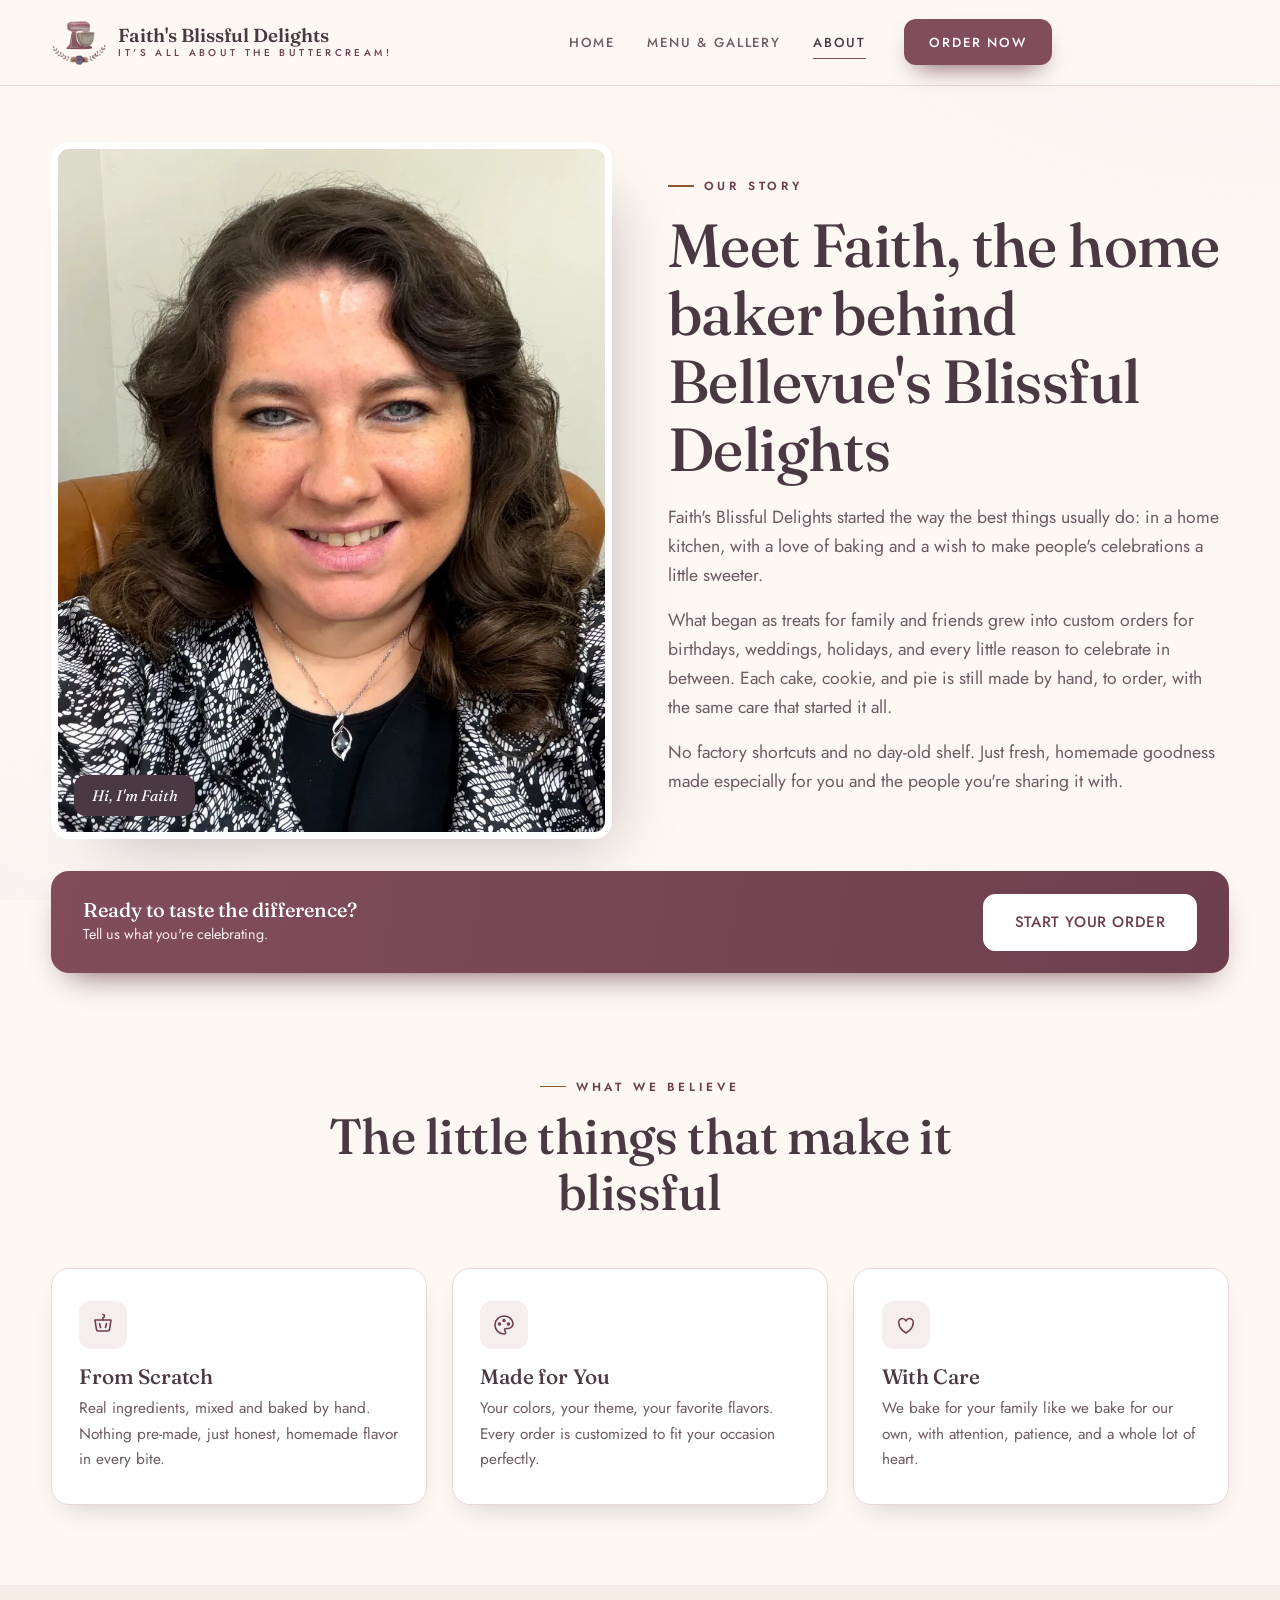
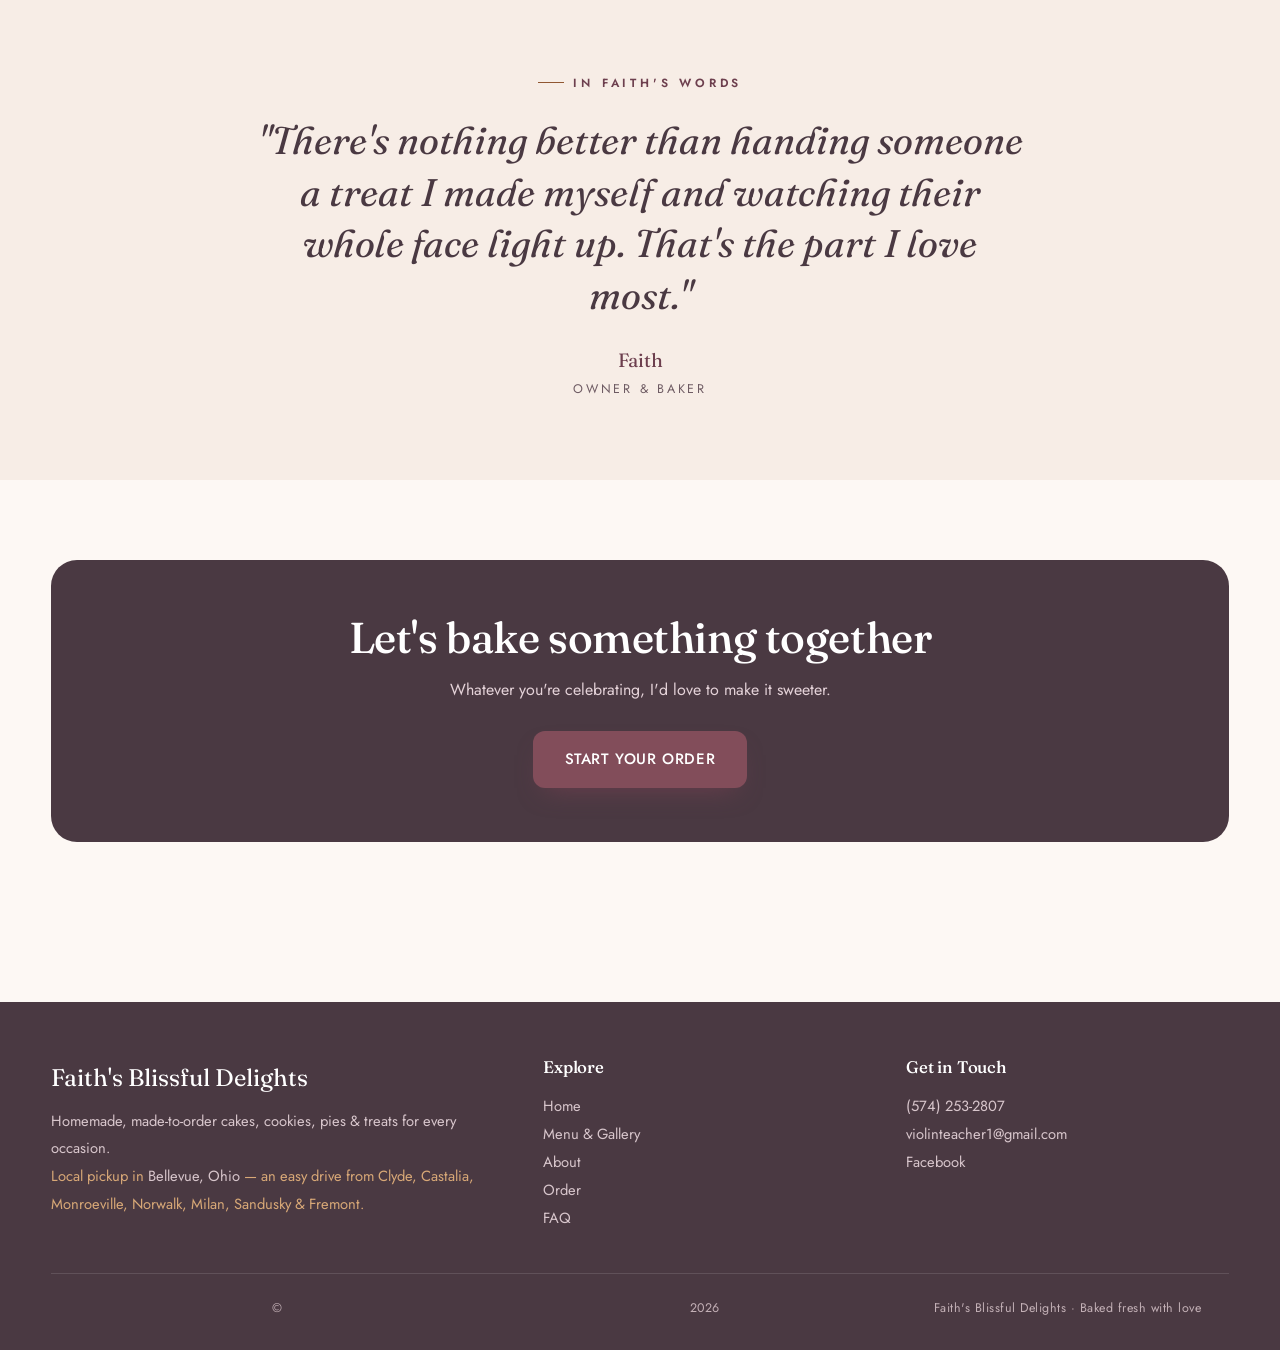
==== about.html @ cb513d80 "Stop a JS failure from blanking the page .reveal set opacity:0 unconditionally and relied on JavaScr" ====
<!DOCTYPE html>
<html lang="en">
<head>
<meta charset="UTF-8">
<meta name="viewport" content="width=device-width, initial-scale=1">
<!-- Marks the document as scripted before first paint, so style.css can hide
     .reveal elements. If this never runs, they stay visible rather than blank. -->
<script>document.documentElement.className += " js";</script>
<!-- Google Analytics (GA4) -->
<script async src="https://www.googletagmanager.com/gtag/js?id=G-HCV9DY8H45"></script>
<script>
  window.dataLayer = window.dataLayer || [];
  function gtag(){dataLayer.push(arguments);}
  gtag('js', new Date());
  gtag('config', 'G-HCV9DY8H45');
</script>
<title>About | Faith's Blissful Delights — Home Bakery in Bellevue, OH</title>
<meta name="description" content="Meet Faith, the baker behind Faith's Blissful Delights in Bellevue, Ohio. Homemade, made-to-order baked goods crafted with care for every celebration.">
<link rel="icon" type="image/png" href="img/favicon.png">
<link rel="canonical" href="https://faithsblissfuldelights.com/about.html">
<meta name="geo.region" content="US-OH">
<meta name="geo.placename" content="Bellevue, Ohio">
<meta property="og:type" content="website">
<meta property="og:title" content="About | Faith's Blissful Delights — Home Bakery in Bellevue, OH">
<meta property="og:description" content="Meet Faith, the baker behind Faith's Blissful Delights in Bellevue, Ohio. Homemade, made-to-order baked goods crafted with care for every celebration.">
<meta property="og:url" content="https://faithsblissfuldelights.com/about.html">
<meta property="og:image" content="https://faithsblissfuldelights.com/img/baker-faith.jpg">
<meta property="og:site_name" content="Faith's Blissful Delights">
<meta name="twitter:card" content="summary_large_image">
<script type="application/ld+json">
{
  "@context": "https://schema.org",
  "@type": "AboutPage",
  "url": "https://faithsblissfuldelights.com/about.html",
  "name": "About Faith's Blissful Delights",
  "description": "Meet Faith, the home baker behind Faith's Blissful Delights in Bellevue, Ohio.",
  "about": { "@id": "https://faithsblissfuldelights.com/#bakery" },
  "isPartOf": { "@type": "WebSite", "url": "https://faithsblissfuldelights.com/" }
}
</script>
<script type="application/ld+json">
{
  "@context": "https://schema.org",
  "@type": "BreadcrumbList",
  "itemListElement": [
    { "@type": "ListItem", "position": 1, "name": "Home", "item": "https://faithsblissfuldelights.com/" },
    { "@type": "ListItem", "position": 2, "name": "About", "item": "https://faithsblissfuldelights.com/about.html" }
  ]
}
</script>
<link rel="stylesheet" href="style.css">
<style>
.about-hero{ padding:3.5rem 0 1rem; }
.about-hero .wrap{ display:grid; grid-template-columns:1fr 1fr; gap:3.5rem; align-items:center; }
.about-hero .photo{ border-radius:var(--radius); overflow:hidden; box-shadow:var(--shadow); border:7px solid var(--white); position:relative; }
.about-hero .photo img{ width:100%; aspect-ratio:4/5; object-fit:cover; object-position:center top; }
.about-hero .photo .tag{ position:absolute; bottom:1rem; left:1rem; background:var(--ink); color:#fff; font-family:var(--serif);
  font-style:italic; padding:.5rem 1.1rem; border-radius:var(--radius-btn); font-size:.95rem; box-shadow:var(--shadow-sm); }
.about-hero h1{ font-size:clamp(2.4rem,5.5vw,3.8rem); margin:1rem 0 1.2rem; }
.about-hero h1 em{ font-style:italic; color:var(--rose-deep); }
.about-hero p{ color:var(--ink-soft); font-size:1.1rem; margin-bottom:1rem; }

.values{ display:grid; grid-template-columns:repeat(3,1fr); gap:1.6rem; }
.value{ background:var(--white); border:1px solid var(--rose-soft); border-radius:var(--radius); padding:2rem 1.7rem; box-shadow:var(--shadow-sm); }
.value .ic{ width:48px; height:48px; border-radius:12px; background:var(--rose-mist); display:grid; place-items:center; margin-bottom:1rem; color:var(--rose-deep); }
.value .ic svg{ width:24px; height:24px; }
.value h3{ font-size:1.3rem; margin-bottom:.5rem; }
.value p{ color:var(--ink-soft); font-size:.96rem; }

.story-quote{ text-align:center; max-width:48rem; margin:0 auto; }
.story-quote blockquote{ font-family:var(--serif); font-style:italic; font-size:clamp(1.6rem,3.5vw,2.4rem); line-height:1.35; color:var(--ink); }
.story-quote .sig{ margin-top:1.4rem; font-family:var(--serif); font-size:1.2rem; color:var(--rose-deep); }
.story-quote .sig span{ display:block; font-family:var(--sans); font-size:.78rem; letter-spacing:.22em; text-transform:uppercase; color:var(--ink-soft); margin-top:.2rem; }

@media(max-width:860px){
  .about-hero .wrap{ grid-template-columns:1fr; gap:2.2rem; }
  .about-hero .photo{ max-width:380px; }
  .values{ grid-template-columns:1fr; }
}
</style>
</head>
<body>

<header class="nav">
  <div class="wrap">
    <a class="brand" href="index.html">
      <img class="mark" src="img/logo-faith.png" alt="Faith's Blissful Delights logo">
      <span class="name">Faith's Blissful Delights<span>It's all about the Buttercream!</span></span>
    </a>
    <nav class="nav-links" id="navLinks">
      <a href="index.html">Home</a>
      <a href="menu.html">Menu &amp; Gallery</a>
      <a href="about.html" class="active">About</a>
      <a href="order.html" class="btn btn-primary nav-cta">Order Now</a>
    </nav>
    <button class="nav-toggle" id="navToggle" aria-label="Menu"><span></span><span></span><span></span></button>
  </div>
</header>

<section class="about-hero">
  <div class="wrap">
    <div class="photo reveal">
      <img src="img/baker-faith.webp" alt="Faith, the baker behind Faith's Blissful Delights" fetchpriority="high" decoding="async">
      <span class="tag">Hi, I'm Faith</span>
    </div>
    <div class="reveal">
      <span class="eyebrow">Our Story</span>
      <h1>Meet Faith, the home baker behind Bellevue's Blissful Delights</h1>
      <p>Faith's Blissful Delights started the way the best things usually do: in a home kitchen, with a love of baking and a wish to make people's celebrations a little sweeter.</p>
      <p>What began as treats for family and friends grew into custom orders for birthdays, weddings, holidays, and every little reason to celebrate in between. Each cake, cookie, and pie is still made by hand, to order, with the same care that started it all.</p>
      <p>No factory shortcuts and no day-old shelf. Just fresh, homemade goodness made especially for you and the people you're sharing it with.</p>
    </div>
  </div>
</section>

<section class="cta-ribbon" style="margin:1rem 0">
  <div class="wrap">
    <div class="txt"><div><b>Ready to taste the difference?</b><span>Tell us what you're celebrating.</span></div></div>
    <a href="order.html" class="btn">Start Your Order</a>
  </div>
</section>

<section class="section">
  <div class="wrap">
    <div class="section-head center reveal">
      <span class="eyebrow">What We Believe</span>
      <h2>The little things that make it blissful</h2>
    </div>
    <div class="values">
      <div class="value reveal"><div class="ic"><svg viewBox="0 0 24 24" fill="none" stroke="currentColor" stroke-width="1.6" stroke-linecap="round" stroke-linejoin="round"><path d="M4 7h16l-1.4 9.2a2 2 0 0 1-2 1.8H7.4a2 2 0 0 1-2-1.8L4 7Z"/><path d="M12 7V4.5M12 4.5a1.5 1.5 0 1 0 0-3"/><path d="M8.5 10.5l1 4M15.5 10.5l-1 4"/></svg></div><h3>From Scratch</h3><p>Real ingredients, mixed and baked by hand. Nothing pre-made, just honest, homemade flavor in every bite.</p></div>
      <div class="value reveal"><div class="ic"><svg viewBox="0 0 24 24" fill="none" stroke="currentColor" stroke-width="1.6" stroke-linecap="round" stroke-linejoin="round"><path d="M12 3a9 9 0 1 0 0 18c1 0 1.6-.8 1.6-1.6 0-.5-.2-.9-.5-1.2-.3-.3-.5-.7-.5-1.2 0-.9.7-1.5 1.6-1.5H16a5 5 0 0 0 5-5c0-3.9-4-7.5-9-7.5Z"/><circle cx="7.5" cy="11" r="1"/><circle cx="12" cy="7.5" r="1"/><circle cx="16.5" cy="11" r="1"/></svg></div><h3>Made for You</h3><p>Your colors, your theme, your favorite flavors. Every order is customized to fit your occasion perfectly.</p></div>
      <div class="value reveal"><div class="ic"><svg viewBox="0 0 24 24" fill="none" stroke="currentColor" stroke-width="1.6" stroke-linecap="round" stroke-linejoin="round"><path d="M12 20s-7-4.4-7-9.3A3.7 3.7 0 0 1 12 8a3.7 3.7 0 0 1 7 2.7C19 15.6 12 20 12 20Z"/></svg></div><h3>With Care</h3><p>We bake for your family like we bake for our own, with attention, patience, and a whole lot of heart.</p></div>
    </div>
  </div>
</section>

<section class="section section-cream">
  <div class="wrap">
    <div class="story-quote reveal">
      <span class="eyebrow" style="justify-content:center;margin-bottom:1.4rem">In Faith's Words</span>
      <blockquote>"There's nothing better than handing someone a treat I made myself and watching their whole face light up. That's the part I love most."</blockquote>
      <div class="sig">Faith<span>Owner &amp; Baker</span></div>
    </div>
  </div>
</section>

<section class="section">
  <div class="wrap">
    <div class="order-band reveal" style="background:var(--ink);color:var(--rose-mist);border-radius:26px;padding:3.4rem;text-align:center">
      <h2 style="color:#fff;font-size:clamp(1.9rem,4vw,2.7rem);margin-bottom:.9rem">Let's bake something together</h2>
      <p style="max-width:33rem;margin:0 auto 1.7rem;color:#e4d2d8">Whatever you're celebrating, I'd love to make it sweeter.</p>
      <a href="order.html" class="btn btn-primary">Start Your Order</a>
    </div>
  </div>
</section>

<footer class="footer">
  <div class="wrap">
    <div>
      <div class="name-lg">Faith's Blissful Delights</div>
      <p>Homemade, made-to-order cakes, cookies, pies &amp; treats for every occasion.</p>
      <p class="place">Local pickup in <a href="https://www.google.com/maps/search/?api=1&amp;query=Bellevue%2C+OH" target="_blank" rel="noopener">Bellevue, Ohio</a> — an easy drive from Clyde, Castalia, Monroeville, Norwalk, Milan, Sandusky &amp; Fremont.</p>
    </div>
    <div>
      <h4>Explore</h4>
      <p><a href="index.html">Home</a></p>
      <p><a href="menu.html">Menu &amp; Gallery</a></p>
      <p><a href="about.html">About</a></p>
      <p><a href="order.html">Order</a></p>
      <p><a href="faq.html">FAQ</a></p>
    </div>
    <div>
      <h4>Get in Touch</h4>
      <p><a href="tel:5742532807">(574) 253-2807</a></p>
      <p><a href="mailto:violinteacher1@gmail.com">violinteacher1@gmail.com</a></p>
      <p><a href="https://www.facebook.com/p/Faiths-Blissful-Delights-100063565023319/" target="_blank" rel="noopener">Facebook</a></p>
    </div>
  </div>
  <div class="footer-bottom wrap">© <span id="yr"></span> Faith's Blissful Delights · Baked fresh with love</div>
</footer>

<script src="main.js"></script>
</body>
</html>
---- style.css ----
/* ============================================================
   Faith's Blissful Delights — shared styles
   Palette: dusty rose + ivory + soft charcoal-plum + champagne
   ============================================================ */

@import url('https://fonts.googleapis.com/css2?family=Fraunces:ital,opsz,wght@0,9..144,400;0,9..144,500;0,9..144,600;1,9..144,400;1,9..144,500&family=Jost:wght@300;400;500;600&display=swap');

:root{
  /* ---- Core palette, sampled from Faith's hand-painted logo ----------------
     Every value below is taken from the pixels of img/logo-faith.png, and each
     is contrast-checked against WCAG AA (4.5:1 for normal text). The previous
     palette failed AA in four places, including the primary Order Now button
     at 2.60:1 — the ratios noted here are the reason for each choice.        */
  --plum:          #824d5a;  /* logo mixer body   — 6.65:1 on white  */
  --plum-deep:     #6d3f4e;  /* hover / active    — 8.50:1 on white  */
  --plum-tint:     #e8d7db;  /* borders, ghost-button hover          */
  --plum-wash:     #f6edef;  /* palest wash       — 9.35:1 on ink    */
  --mauve:         #8f686c;  /* logo mixing bowl  — 4.81:1 on white  */
  --terracotta:    #905732;  /* logo flowers      — 5.54:1 on ivory  */
  --terracotta-d:  #7d4a26;
  --terracotta-lt: #d8a877;  /* lifted for dark grounds — 5.01:1 on ink.
                                The base terracotta is only 1.84:1 there, so
                                anything sitting on the footer needs this.  */

  /* ---- Legacy aliases -----------------------------------------------------
     The original stylesheet named these after the old rose/champagne scheme
     and the names are referenced throughout all five pages. Rather than
     rewrite every call site, they now point at the logo-derived values above.
     Prefer the semantic names for anything new.                            */
  --rose:        var(--plum);
  --rose-deep:   var(--plum-deep);
  --rose-soft:   var(--plum-tint);
  --rose-mist:   var(--plum-wash);
  --champagne:   var(--terracotta);
  --champagne-d: var(--terracotta-d);

  --ivory:       #fdf8f4;   /* page background      — unchanged */
  --cream:       #f7ede6;   /* section alt bg       — unchanged */
  --ink:         #4a3942;   /* body text — 10.18:1 on ivory, unchanged */
  --ink-soft:    #6e5b63;   /* muted text — 5.96:1 on ivory, unchanged */
  --white:       #ffffff;
  --shadow:      26px 30px 60px -30px rgba(74,57,66,.35);
  --shadow-sm:   0 14px 30px -16px rgba(74,57,66,.30);
  --radius:      18px;
  --radius-btn:  12px;      /* buttons & interactive chips — squared, not pills */
  --maxw:        1180px;

  --serif: 'Fraunces', Georgia, 'Times New Roman', serif;
  --sans:  'Jost', system-ui, sans-serif;
}

*{ box-sizing:border-box; margin:0; padding:0; }

html{ scroll-behavior:smooth; }

body{
  font-family:var(--sans);
  color:var(--ink);
  background:var(--ivory);
  line-height:1.65;
  font-weight:400;
  -webkit-font-smoothing:antialiased;
  overflow-x:hidden;
}

/* subtle paper grain + blush corner washes for atmosphere */
body::before{
  content:"";
  position:fixed; inset:0;
  background:
    radial-gradient(70vw 60vh at 100% -10%, var(--rose-mist), transparent 60%),
    radial-gradient(60vw 50vh at -10% 110%, var(--rose-mist), transparent 60%);
  pointer-events:none; z-index:0;
}

h1,h2,h3,h4{ font-family:var(--serif); font-weight:500; line-height:1.12; color:var(--ink); letter-spacing:-.01em; }
img{ display:block; max-width:100%; }
a{ color:inherit; text-decoration:none; }

.wrap{ width:min(92%,var(--maxw)); margin-inline:auto; position:relative; z-index:1; }

/* ---------- buttons ---------- */
.btn{
  display:inline-flex; align-items:center; gap:.55rem;
  font-family:var(--sans); font-weight:500; font-size:.94rem;
  letter-spacing:.04em; text-transform:uppercase;
  padding:.95rem 1.9rem; border-radius:var(--radius-btn);
  border:1.5px solid transparent; cursor:pointer;
  transition:transform .25s ease, box-shadow .25s ease, background .25s ease, color .25s ease;
}
.btn-primary{ background:var(--rose); color:var(--white); box-shadow:0 12px 26px -12px var(--rose-deep); }
.btn-primary:hover{ background:var(--rose-deep); transform:translateY(-2px); box-shadow:0 18px 34px -14px var(--rose-deep); }
.btn-ghost{ background:transparent; color:var(--ink); border-color:var(--rose); }
.btn-ghost:hover{ background:var(--rose-soft); transform:translateY(-2px); }

/* ---------- nav ---------- */
.nav{
  position:sticky; top:0; z-index:50;
  backdrop-filter:saturate(140%) blur(10px);
  background:rgba(253,248,244,.82);
  border-bottom:1px solid var(--rose-soft);
}
.nav .wrap{ display:flex; align-items:center; justify-content:space-between; padding:.9rem 0; }
.brand{ display:flex; align-items:center; gap:.7rem; }
.brand .mark{ width:56px; height:56px; flex:none; object-fit:contain; }
.brand .name{ font-family:var(--serif); font-size:1.18rem; font-weight:600; line-height:1.05; color:var(--ink); }
.brand .name span{ display:block; font-family:var(--sans); font-size:.62rem; letter-spacing:.34em; text-transform:uppercase; color:var(--rose-deep); font-weight:500; margin-top:2px; }
.nav-links{ display:flex; align-items:center; gap:2rem; }
.nav-links a{ font-size:.82rem; letter-spacing:.14em; text-transform:uppercase; font-weight:500; color:var(--ink-soft); position:relative; padding:.2rem 0; }
.nav-links a::after{ content:""; position:absolute; left:0; bottom:-3px; width:0; height:1.5px; background:var(--rose); transition:width .28s ease; }
.nav-links a:hover, .nav-links a.active{ color:var(--ink); }
.nav-links a:hover::after, .nav-links a.active::after{ width:100%; }
.nav-cta{ margin-left:.4rem; }
/* Higher specificity than `.nav-links a` above, which otherwise wins over
   `.btn-primary` on two properties and breaks the button:
     - its `padding:.2rem 0` squashed the text against the button edges;
     - its `color:var(--ink-soft)` overrode the button's white text, leaving
       muted ink on a saturated fill (1.06:1 — effectively invisible).
   Both are pinned here. The corner radius comes from --radius-btn on .btn. */
.nav-links a.nav-cta{ padding:.7rem 1.5rem; color:var(--white); }
.nav-links a.nav-cta:hover, .nav-links a.nav-cta.active{ color:var(--white); }
/* it's a button, not a text link — drop the underline indicator that was
   cutting across the letters */
.nav-links a.nav-cta::after{ display:none; }
.nav-toggle{ display:none; background:none; border:0; cursor:pointer; padding:.4rem; }
.nav-toggle span{ display:block; width:24px; height:2px; background:var(--ink); margin:5px 0; transition:.3s; border-radius:2px; }

/* ---------- footer ---------- */
.footer{ background:var(--ink); color:var(--rose-mist); margin-top:5rem; padding:3.5rem 0 2rem; position:relative; z-index:1; }
.footer .wrap{ display:grid; grid-template-columns:1.4fr 1fr 1fr; gap:2.5rem; }
.footer h4{ color:var(--white); font-size:1.05rem; margin-bottom:1rem; font-weight:500; }
.footer .name-lg{ font-family:var(--serif); font-size:1.5rem; color:var(--white); margin-bottom:.6rem; }
.footer a, .footer p{ color:#d8c6cc; font-size:.92rem; line-height:1.9; }
.footer a:hover{ color:var(--rose-soft); }
/* the terracotta accent is too dark to sit on the ink footer (1.84:1), so the
   lifted variant is used here instead — 5.01:1 */
.footer .place{ color:var(--terracotta-lt); }
.footer-bottom{ text-align:center; margin-top:2.5rem; padding-top:1.5rem; border-top:1px solid rgba(255,255,255,.12); font-size:.78rem; letter-spacing:.04em; color:#c3b0b6; }

/* ---------- shared section bits ---------- */
.eyebrow{ font-family:var(--sans); font-size:.74rem; letter-spacing:.32em; text-transform:uppercase; color:var(--rose-deep); font-weight:600; display:inline-flex; align-items:center; gap:.6rem; }
.eyebrow::before{ content:""; width:26px; height:1.5px; background:var(--champagne); display:inline-block; }
.section{ padding:5rem 0; position:relative; z-index:1; }
.section-cream{ background:var(--cream); }
.section-head{ max-width:640px; margin-bottom:3rem; }
.section-head.center{ margin-inline:auto; text-align:center; }
.section-head.center .eyebrow{ justify-content:center; }
.section-head h2{ font-size:clamp(2rem,4.5vw,3.1rem); margin:.8rem 0 .9rem; }
.section-head p{ color:var(--ink-soft); font-size:1.05rem; }

/* reveal-on-scroll */
/* Scroll reveal.
   The hidden state is gated behind `.js`, which a tiny inline script in each
   page's <head> adds before first paint. If scripting is unavailable — or that
   bootstrap never runs — the class is absent and every .reveal element simply
   renders visible. Without this gate, a JS failure left all 62 reveal elements
   on the site permanently at opacity:0, i.e. an entirely blank page.
   main.js also carries a timeout failsafe for the case where the observer
   itself never fires (background or non-composited tabs throttle it). */
.js .reveal{ opacity:0; transform:translateY(26px); transition:opacity .8s ease, transform .8s ease; }
.js .reveal.in{ opacity:1; transform:none; }

/* Readers who ask for less motion get the content, not the animation. */
@media (prefers-reduced-motion: reduce){
  .js .reveal{ opacity:1; transform:none; transition:none; }
}

/* slim CTA ribbon — sales nudge that sits high on each page */
.cta-ribbon{ position:relative; z-index:1; }
.cta-ribbon .wrap{ display:flex; align-items:center; justify-content:space-between; gap:1.5rem; flex-wrap:wrap;
  background:linear-gradient(100deg, var(--rose) 0%, var(--rose-deep) 100%); color:#fff;
  border-radius:18px; padding:1.4rem 2rem; box-shadow:0 16px 34px -18px var(--rose-deep); }
.cta-ribbon .txt{ display:flex; align-items:center; gap:.9rem; }
.cta-ribbon .txt .ic{ font-size:1.7rem; }
.cta-ribbon .txt b{ font-family:var(--serif); font-size:1.25rem; font-weight:500; display:block; line-height:1.15; }
.cta-ribbon .txt span{ font-size:.9rem; color:var(--rose-mist); }
.cta-ribbon .btn{ background:#fff; color:var(--rose-deep); border-color:#fff; white-space:nowrap; }
.cta-ribbon .btn:hover{ background:var(--ink); color:#fff; border-color:var(--ink); transform:translateY(-2px); }
@media(max-width:600px){ .cta-ribbon .wrap{ flex-direction:column; text-align:center; padding:1.5rem; } .cta-ribbon .txt{ flex-direction:column; gap:.4rem; } }

@media(max-width:860px){
  /* backdrop-filter on a parent traps position:fixed children — remove it on mobile
     so the drawer & overlay position against the viewport, not the short nav bar */
  .nav{ backdrop-filter:none; -webkit-backdrop-filter:none; background:var(--ivory); }
  .nav-links{
    position:fixed; top:0; right:0; bottom:0; height:100vh; height:100dvh;
    width:min(80%,320px);
    background:var(--ivory);
    flex-direction:column; align-items:flex-start; justify-content:flex-start;
    padding:5.5rem 2rem 2rem; gap:1.6rem; transform:translateX(100%);
    transition:transform .35s ease; box-shadow:-18px 0 50px -20px rgba(74,57,66,.45); z-index:70;
    overflow-y:auto;
  }
  .nav-links.open{ transform:none; }
  .nav-links a{ font-size:1.05rem; width:100%; }
  .nav-links a::after{ display:none; }
  .nav-links .nav-cta{ width:100%; justify-content:center; margin-left:0; margin-top:.5rem; }
  .nav-toggle{ display:block; position:relative; z-index:80; }
  /* hamburger -> X */
  .nav-toggle.active span:nth-child(1){ transform:translateY(7px) rotate(45deg); }
  .nav-toggle.active span:nth-child(2){ opacity:0; }
  .nav-toggle.active span:nth-child(3){ transform:translateY(-7px) rotate(-45deg); }
  /* dimming overlay behind drawer */
  .nav-overlay{ position:fixed; inset:0; background:rgba(40,28,34,.5);
    opacity:0; visibility:hidden; transition:opacity .35s ease, visibility .35s ease; z-index:60; }
  .nav-overlay.open{ opacity:1; visibility:visible; }
  .footer .wrap{ grid-template-columns:1fr; gap:2rem; }
}

/* ===== Touch devices: disable hover effects to prevent the "tap twice" bug =====
   On touch screens the first tap would otherwise trigger :hover instead of the
   link. Limiting hover styling to real pointers makes the first tap activate. */
@media (hover: none) {
  .btn-primary:hover,
  .btn-ghost:hover,
  .cta-ribbon .btn:hover,
  .cat:hover img,
  .feat figure:hover img,
  .g-item:hover img { transform: none; }
  .btn-primary:hover { background: var(--rose); box-shadow: 0 12px 26px -12px var(--rose-deep); }
  .btn-ghost:hover { background: transparent; }
  .cta-ribbon .btn:hover { background:#fff; color:var(--rose-deep); border-color:#fff; }
}
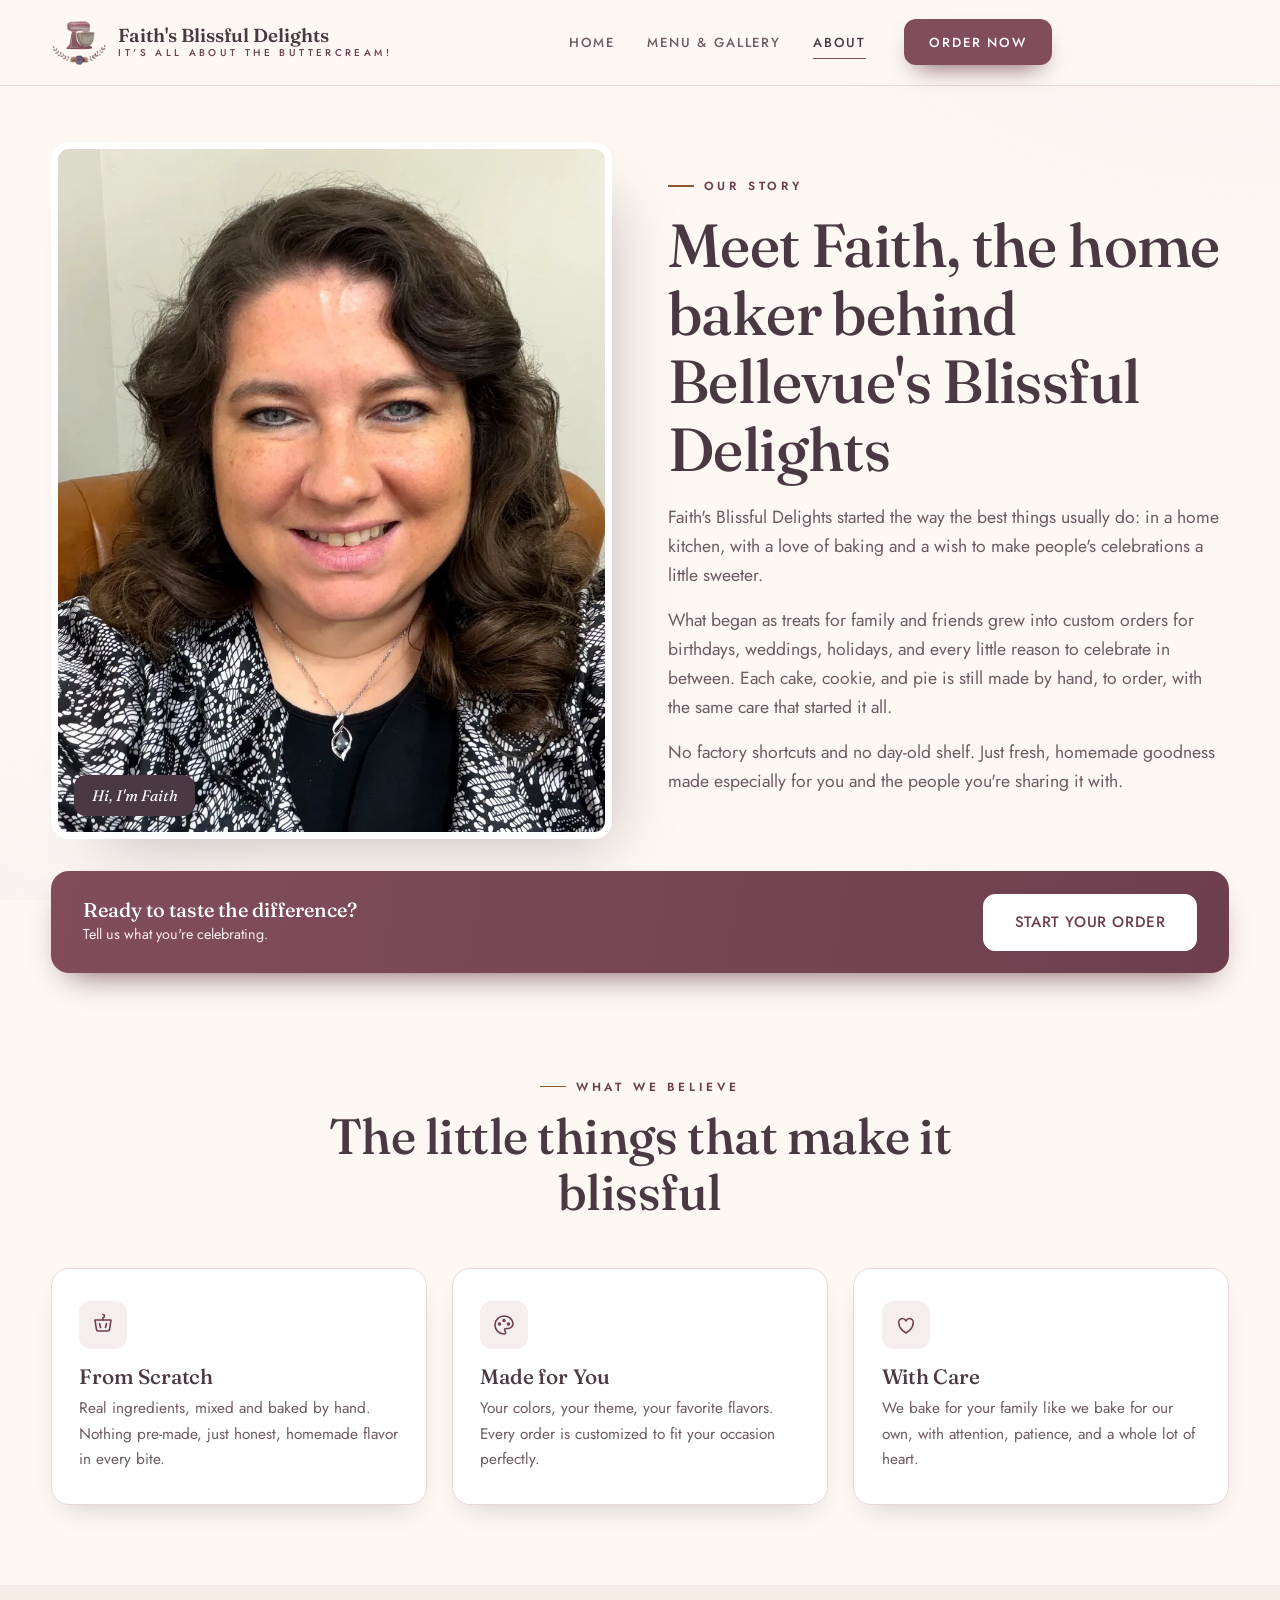
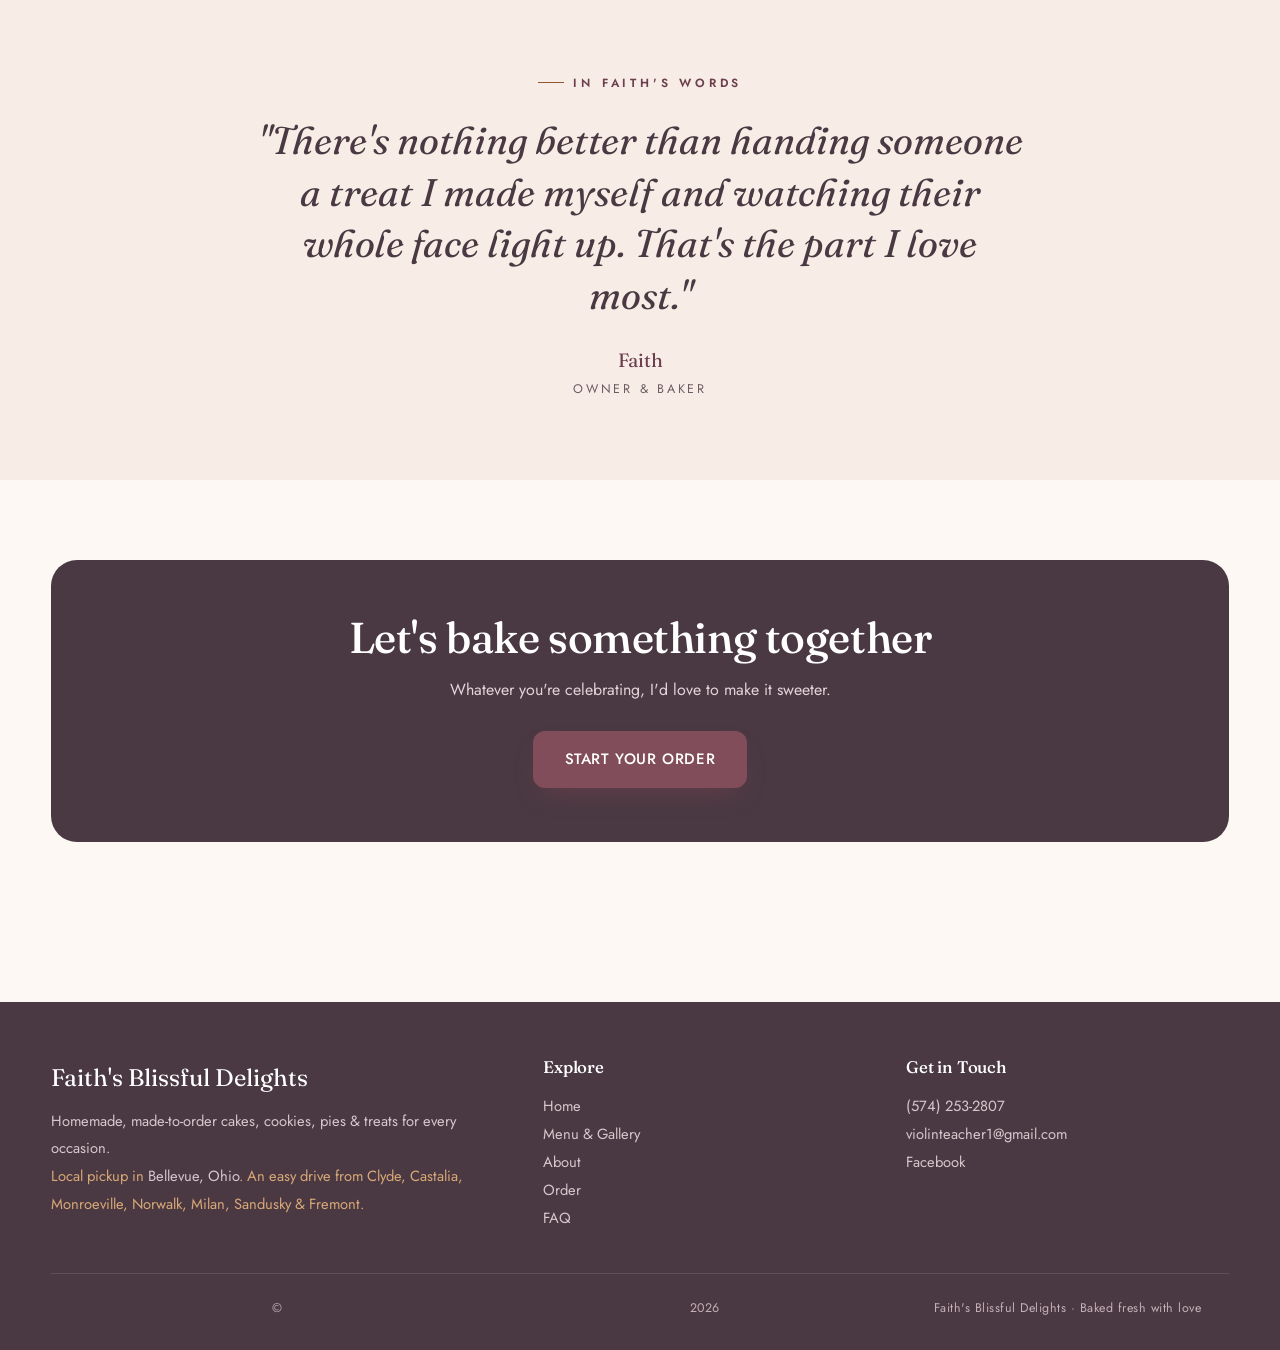
==== commit ea2341f2: "Replace em dashes in copy phrasing Em dashes joining clauses inside a sentence read as AI-written, w" ====
--- a/about.html
+++ b/about.html
@@ -3,6 +3,8 @@
 <head>
 <meta charset="UTF-8">
 <meta name="viewport" content="width=device-width, initial-scale=1">
+<meta name="color-scheme" content="light">
+<meta name="supported-color-schemes" content="light">
 <!-- Marks the document as scripted before first paint, so style.css can hide
      .reveal elements. If this never runs, they stay visible rather than blank. -->
 <script>document.documentElement.className += " js";</script>
@@ -48,7 +50,7 @@
   ]
 }
 </script>
-<link rel="stylesheet" href="style.css">
+<link rel="stylesheet" href="style.css?v=1">
 <style>
 .about-hero{ padding:3.5rem 0 1rem; }
 .about-hero .wrap{ display:grid; grid-template-columns:1fr 1fr; gap:3.5rem; align-items:center; }
@@ -159,7 +161,7 @@
     <div>
       <div class="name-lg">Faith's Blissful Delights</div>
       <p>Homemade, made-to-order cakes, cookies, pies &amp; treats for every occasion.</p>
-      <p class="place">Local pickup in <a href="https://www.google.com/maps/search/?api=1&amp;query=Bellevue%2C+OH" target="_blank" rel="noopener">Bellevue, Ohio</a> — an easy drive from Clyde, Castalia, Monroeville, Norwalk, Milan, Sandusky &amp; Fremont.</p>
+      <p class="place">Local pickup in <a href="https://www.google.com/maps/search/?api=1&amp;query=Bellevue%2C+OH" target="_blank" rel="noopener">Bellevue, Ohio</a>. An easy drive from Clyde, Castalia, Monroeville, Norwalk, Milan, Sandusky &amp; Fremont.</p>
     </div>
     <div>
       <h4>Explore</h4>
@@ -179,6 +181,6 @@
   <div class="footer-bottom wrap">© <span id="yr"></span> Faith's Blissful Delights · Baked fresh with love</div>
 </footer>
 
-<script src="main.js"></script>
+<script src="main.js?v=1"></script>
 </body>
 </html>
--- a/style.css
+++ b/style.css
@@ -6,6 +6,8 @@
 @import url('https://fonts.googleapis.com/css2?family=Fraunces:ital,opsz,wght@0,9..144,400;0,9..144,500;0,9..144,600;1,9..144,400;1,9..144,500&family=Jost:wght@300;400;500;600&display=swap');
 
 :root{
+  /* iOS Safari inverts pages that do not declare a scheme. */
+  color-scheme: light only !important;
   /* ---- Core palette, sampled from Faith's hand-painted logo ----------------
      Every value below is taken from the pixels of img/logo-faith.png, and each
      is contrast-checked against WCAG AA (4.5:1 for normal text). The previous
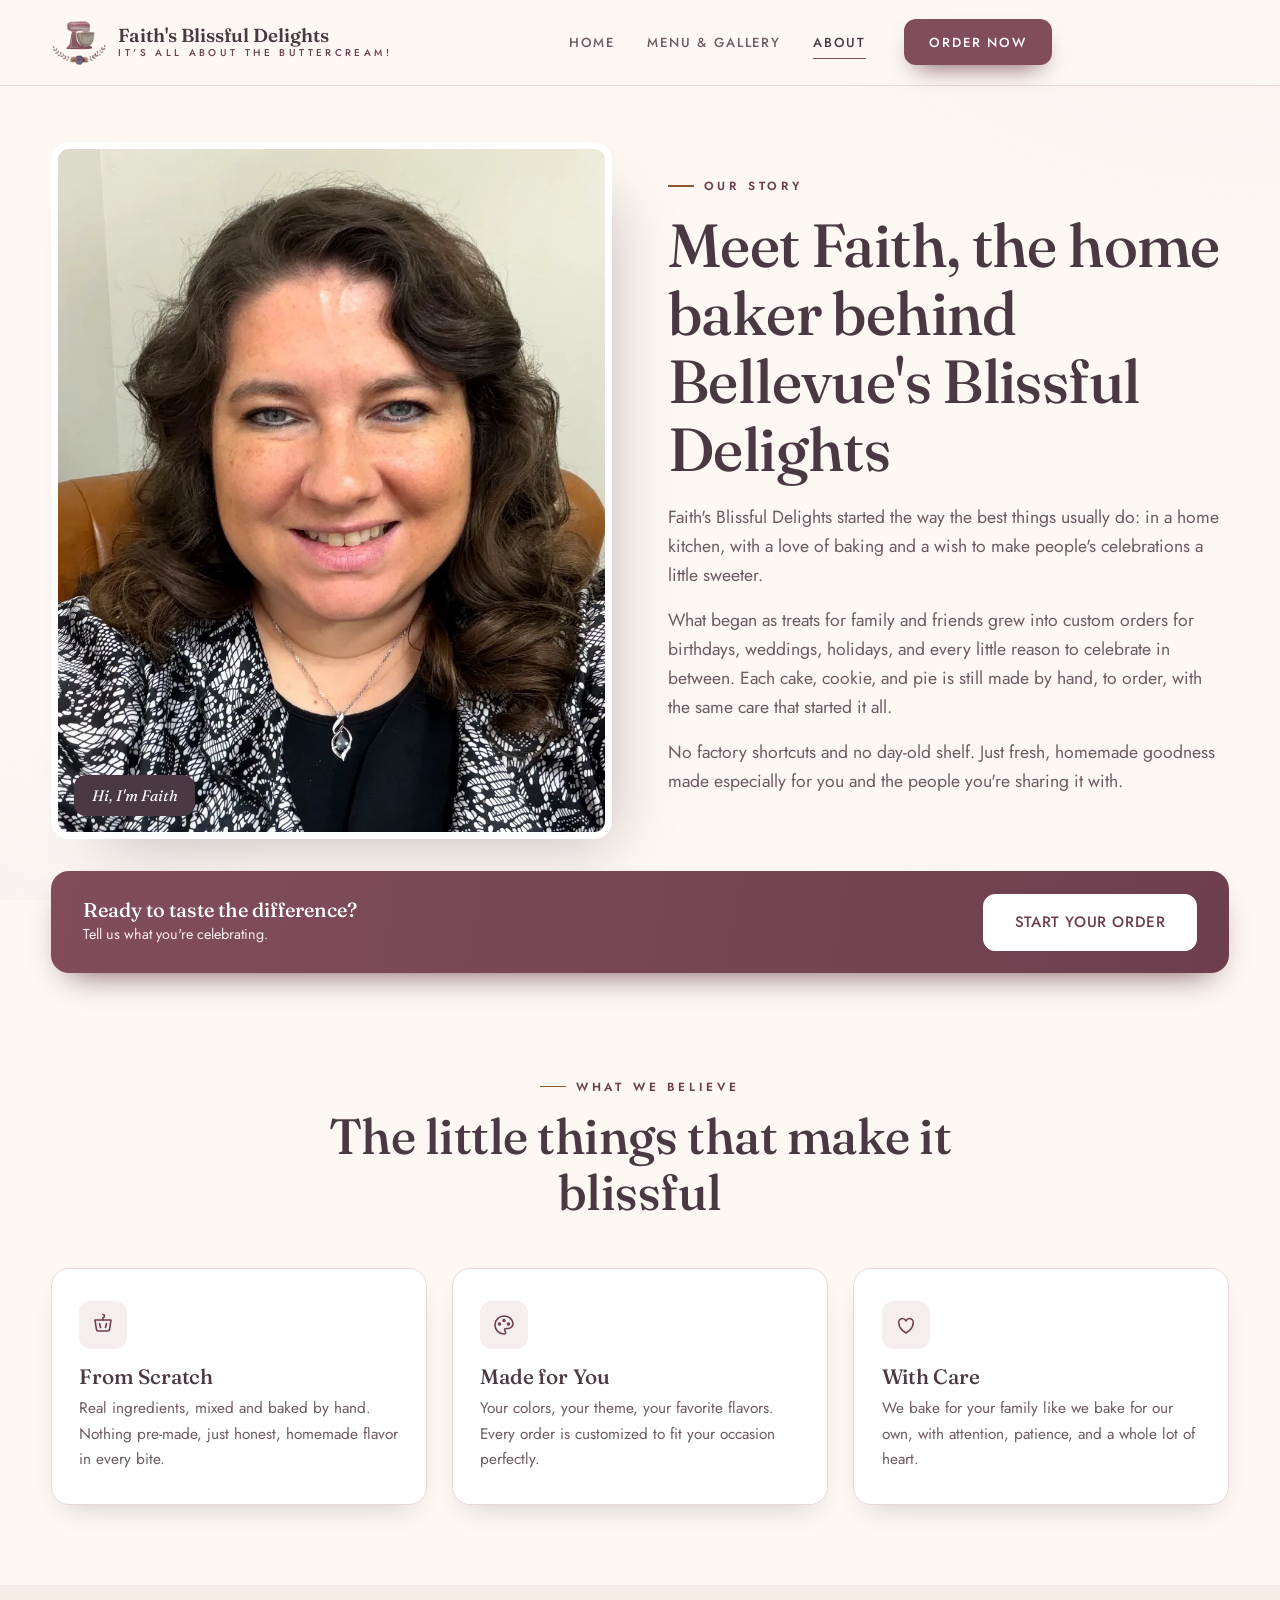
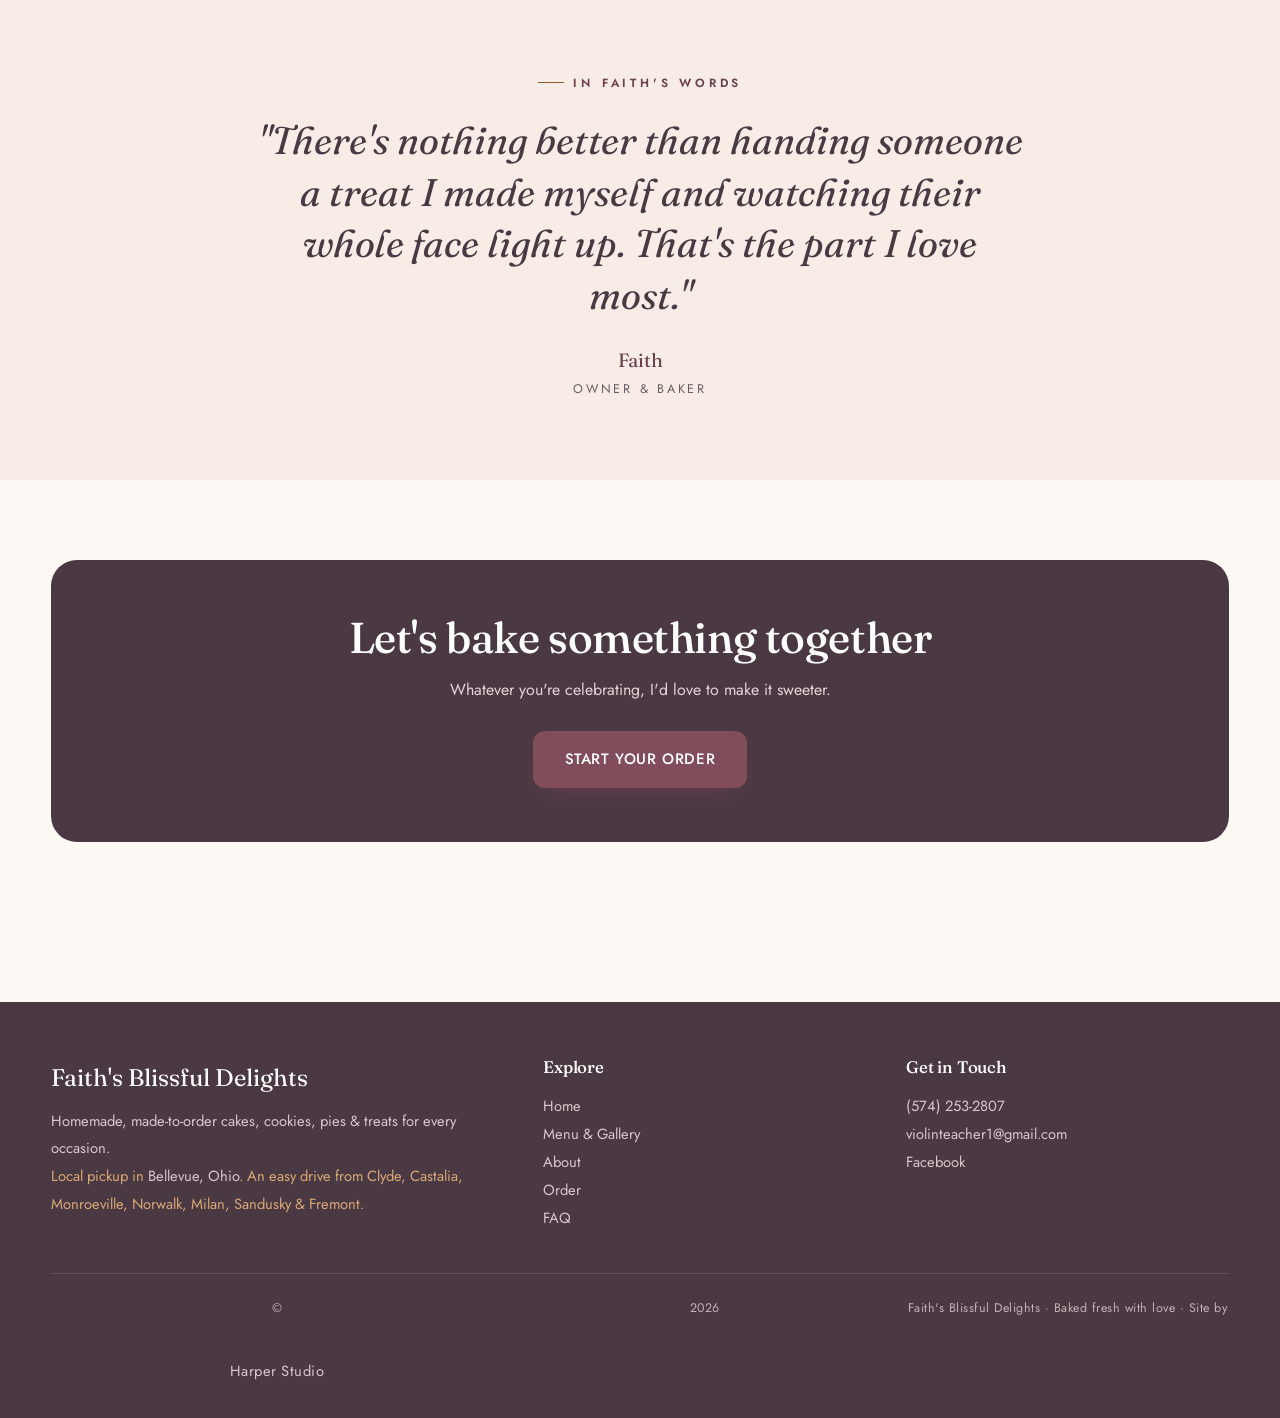
==== commit 50076199: "Add a "Site by Harper Studio" credit to the footer A single branded link in the footer of every page" ====
--- a/about.html
+++ b/about.html
@@ -50,7 +50,7 @@
   ]
 }
 </script>
-<link rel="stylesheet" href="style.css?v=1">
+<link rel="stylesheet" href="style.css?v=3">
 <style>
 .about-hero{ padding:3.5rem 0 1rem; }
 .about-hero .wrap{ display:grid; grid-template-columns:1fr 1fr; gap:3.5rem; align-items:center; }
@@ -178,9 +178,9 @@
       <p><a href="https://www.facebook.com/p/Faiths-Blissful-Delights-100063565023319/" target="_blank" rel="noopener">Facebook</a></p>
     </div>
   </div>
-  <div class="footer-bottom wrap">© <span id="yr"></span> Faith's Blissful Delights · Baked fresh with love</div>
+  <div class="footer-bottom wrap">© <span id="yr"></span> Faith's Blissful Delights · Baked fresh with love · Site by <a href="https://harperstudio.co/" target="_blank" rel="noopener">Harper Studio</a></div>
 </footer>
 
-<script src="main.js?v=1"></script>
+<script src="main.js?v=3"></script>
 </body>
 </html>
--- a/style.css
+++ b/style.css
@@ -223,3 +223,24 @@
   .btn-ghost:hover { background: transparent; }
   .cta-ribbon .btn:hover { background:#fff; color:var(--rose-deep); border-color:#fff; }
 }
+
+
+/* --------------------------------------------------------------------------
+   Footer link tap targets (added 2026-08-06 after a rendered audit).
+   Footer links measured 17-36px tall against the 44px minimum that both Apple
+   and Google publish, so a fingertip overlapped the neighbouring link. Padding
+   only: the text size is unchanged, and this is scoped to phones so desktop
+   footer density stays exactly as it was.
+   -------------------------------------------------------------------------- */
+@media (max-width: 640px) {
+  footer .wrap a { padding-top: 11px; padding-bottom: 11px; }
+}
+
+/* --------------------------------------------------------------------------
+   Contact-row tap targets (2026-08-06). Phone, email and address links measured
+   21-24px against the 44px minimum. Padding only, phones only; inline-block so
+   the padding actually enlarges the hit area rather than being ignored.
+   -------------------------------------------------------------------------- */
+@media (max-width: 640px) {
+  .place a { display:inline-block; padding-top:10px; padding-bottom:10px; }
+}
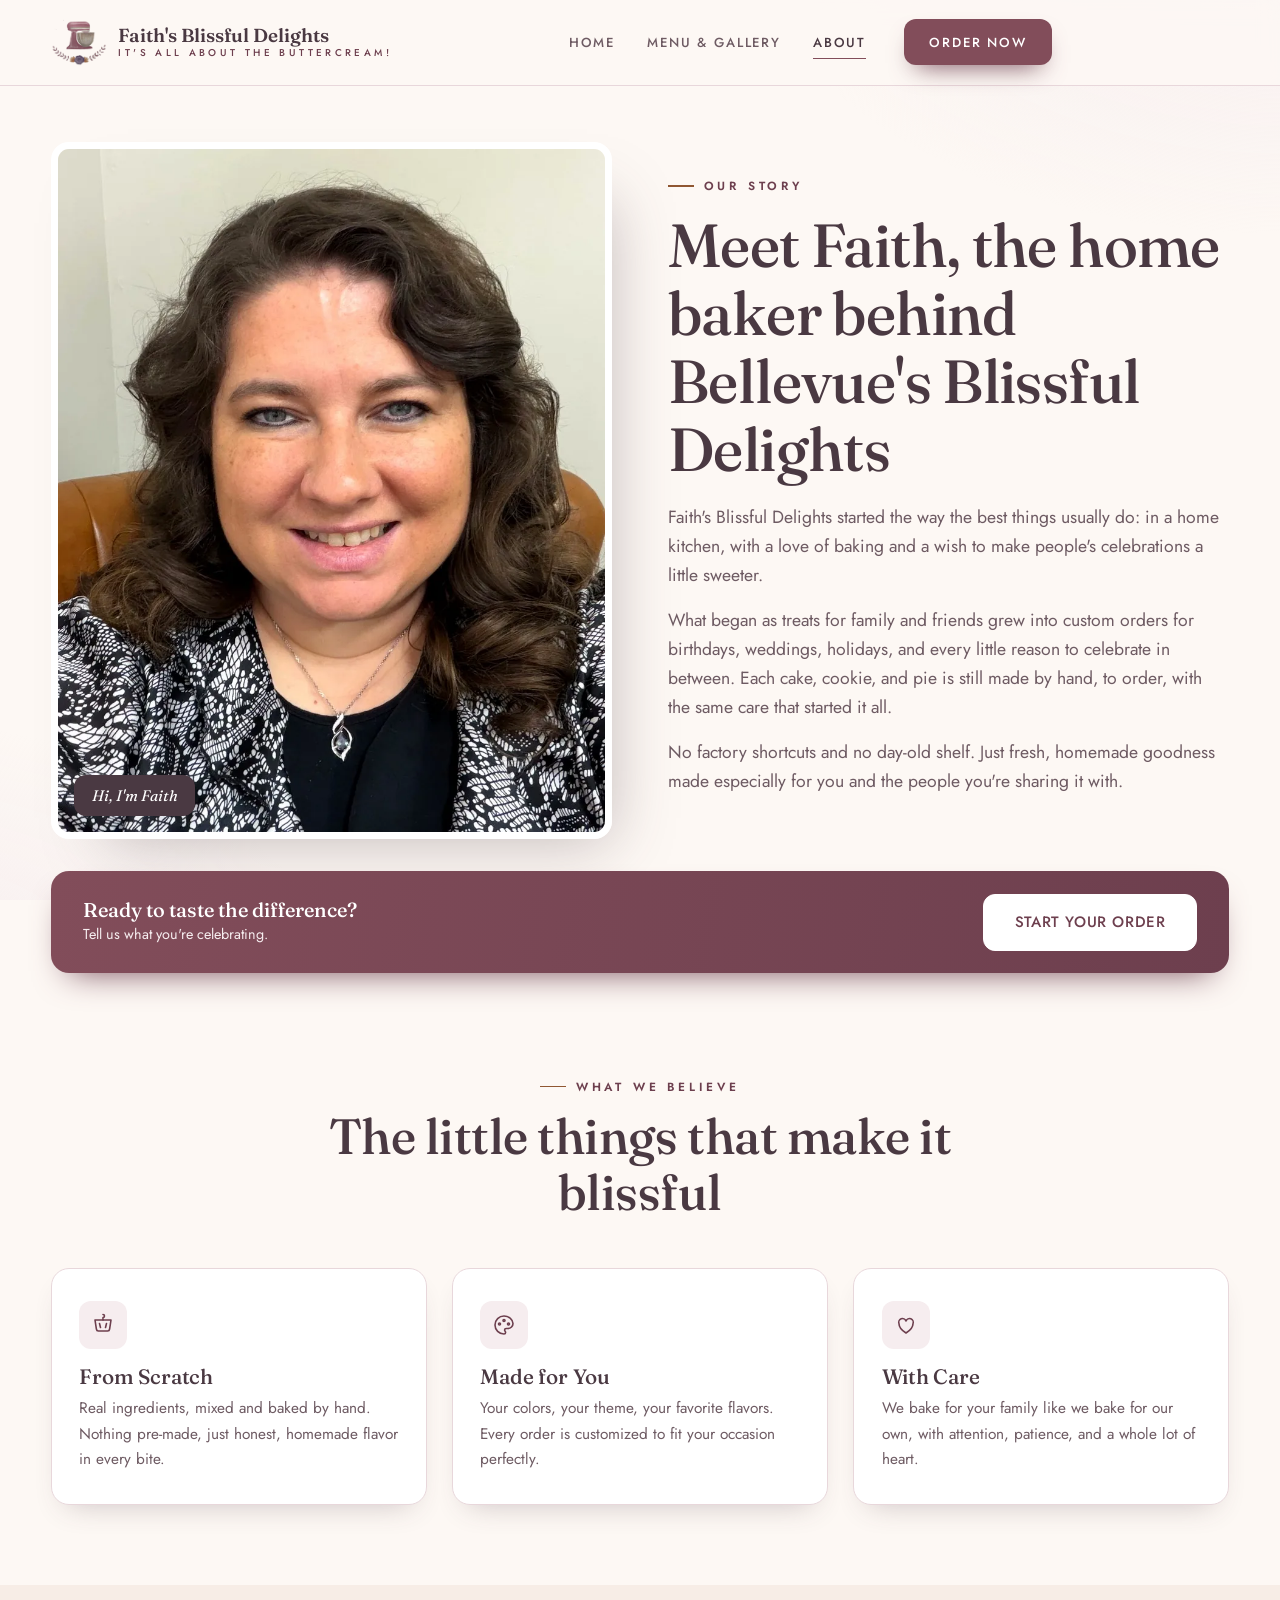
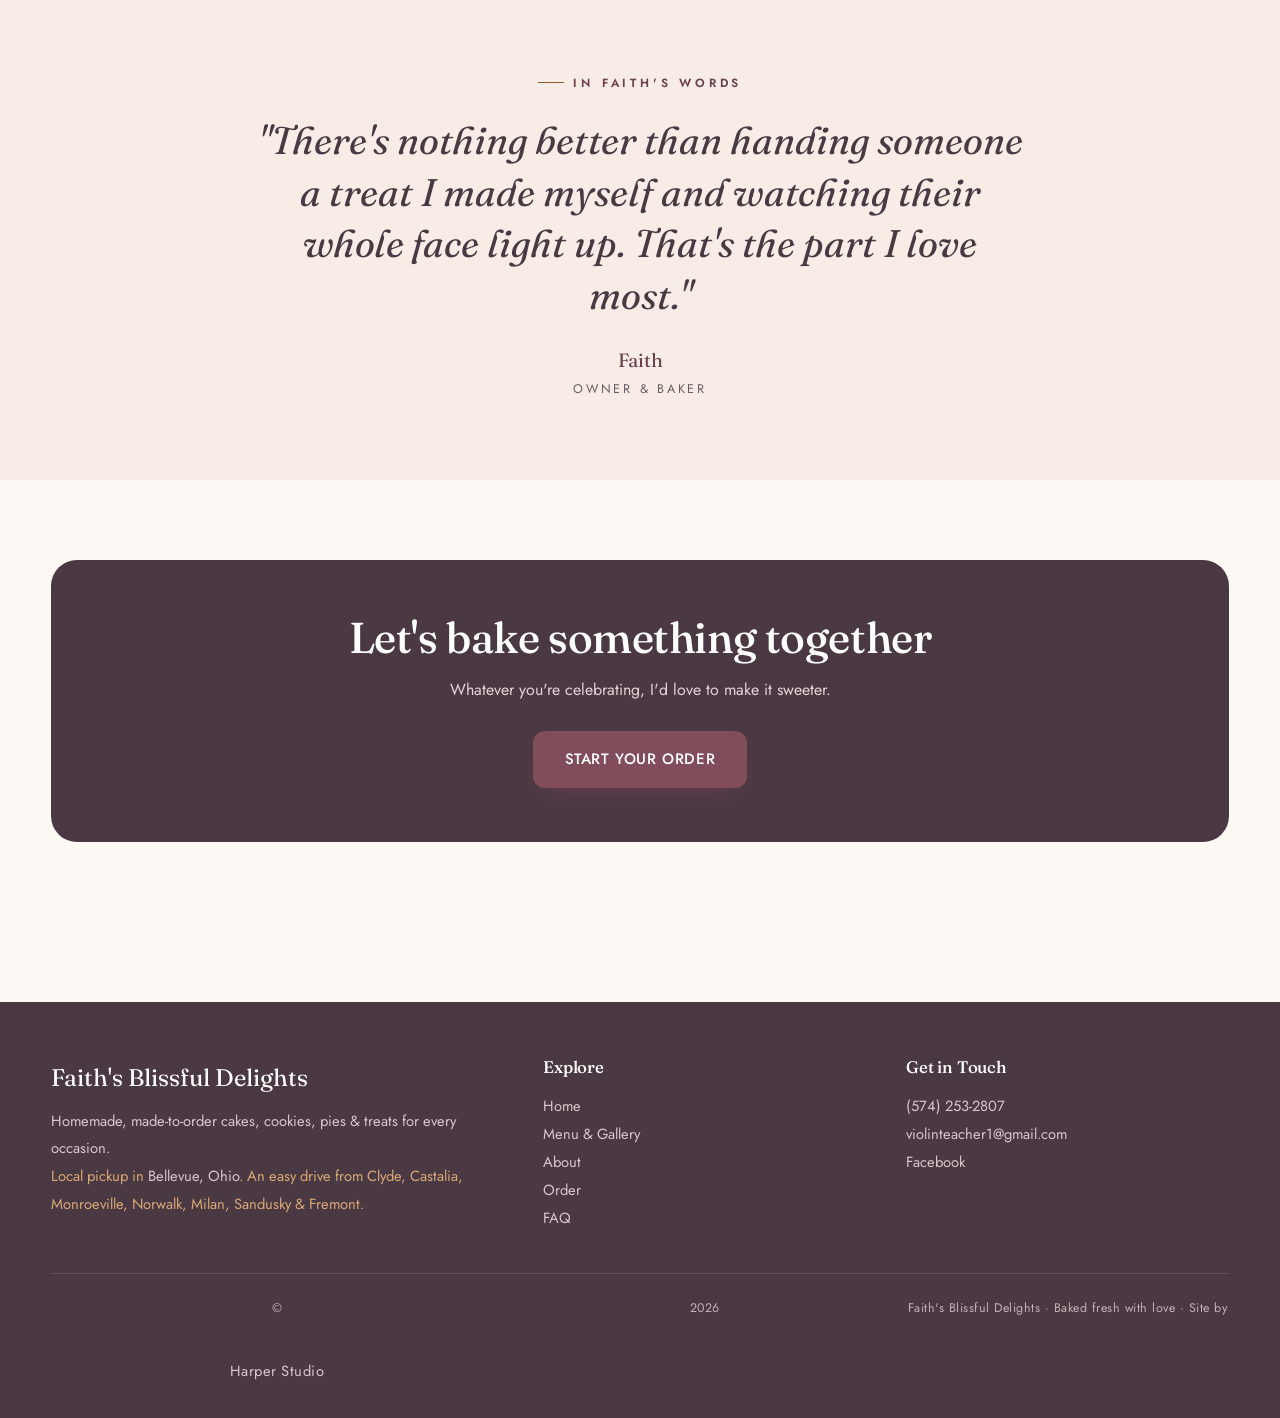
==== commit 4c38a926: "Fix category links, reserve image space, and add local service-area copy Pre-Search-Console pass ahe" ====
--- a/about.html
+++ b/about.html
@@ -18,7 +18,7 @@
 </script>
 <title>About | Faith's Blissful Delights — Home Bakery in Bellevue, OH</title>
 <meta name="description" content="Meet Faith, the baker behind Faith's Blissful Delights in Bellevue, Ohio. Homemade, made-to-order baked goods crafted with care for every celebration.">
-<link rel="icon" type="image/png" href="img/favicon.png">
+<link rel="icon" type="image/png" href="img/favicon.png?v=4">
 <link rel="canonical" href="https://faithsblissfuldelights.com/about.html">
 <meta name="geo.region" content="US-OH">
 <meta name="geo.placename" content="Bellevue, Ohio">
@@ -50,7 +50,7 @@
   ]
 }
 </script>
-<link rel="stylesheet" href="style.css?v=3">
+<link rel="stylesheet" href="style.css?v=4">
 <style>
 .about-hero{ padding:3.5rem 0 1rem; }
 .about-hero .wrap{ display:grid; grid-template-columns:1fr 1fr; gap:3.5rem; align-items:center; }
@@ -86,7 +86,7 @@
 <header class="nav">
   <div class="wrap">
     <a class="brand" href="index.html">
-      <img class="mark" src="img/logo-faith.png" alt="Faith's Blissful Delights logo">
+      <img class="mark" src="img/logo-faith.webp" width="263" height="224" alt="Faith's Blissful Delights logo">
       <span class="name">Faith's Blissful Delights<span>It's all about the Buttercream!</span></span>
     </a>
     <nav class="nav-links" id="navLinks">
@@ -102,7 +102,7 @@
 <section class="about-hero">
   <div class="wrap">
     <div class="photo reveal">
-      <img src="img/baker-faith.webp" alt="Faith, the baker behind Faith's Blissful Delights" fetchpriority="high" decoding="async">
+      <img src="img/baker-faith.webp" width="900" height="1125" alt="Faith, the baker behind Faith's Blissful Delights" fetchpriority="high" decoding="async">
       <span class="tag">Hi, I'm Faith</span>
     </div>
     <div class="reveal">
@@ -181,6 +181,6 @@
   <div class="footer-bottom wrap">© <span id="yr"></span> Faith's Blissful Delights · Baked fresh with love · Site by <a href="https://harperstudio.co/" target="_blank" rel="noopener">Harper Studio</a></div>
 </footer>
 
-<script src="main.js?v=3"></script>
+<script src="main.js?v=4"></script>
 </body>
 </html>
--- a/style.css
+++ b/style.css
@@ -76,7 +76,13 @@
 }
 
 h1,h2,h3,h4{ font-family:var(--serif); font-weight:500; line-height:1.12; color:var(--ink); letter-spacing:-.01em; }
-img{ display:block; max-width:100%; }
+/* height:auto is load-bearing. Every <img> now carries width/height attributes
+   so the browser can reserve the right box before the file arrives (no layout
+   shift). Those attributes also map to the CSS height property as a
+   presentational hint, so without this the gallery would render at intrinsic
+   pixel height. Rules that set an explicit height or aspect-ratio below still
+   win on specificity. */
+img{ display:block; max-width:100%; height:auto; }
 a{ color:inherit; text-decoration:none; }
 
 .wrap{ width:min(92%,var(--maxw)); margin-inline:auto; position:relative; z-index:1; }
